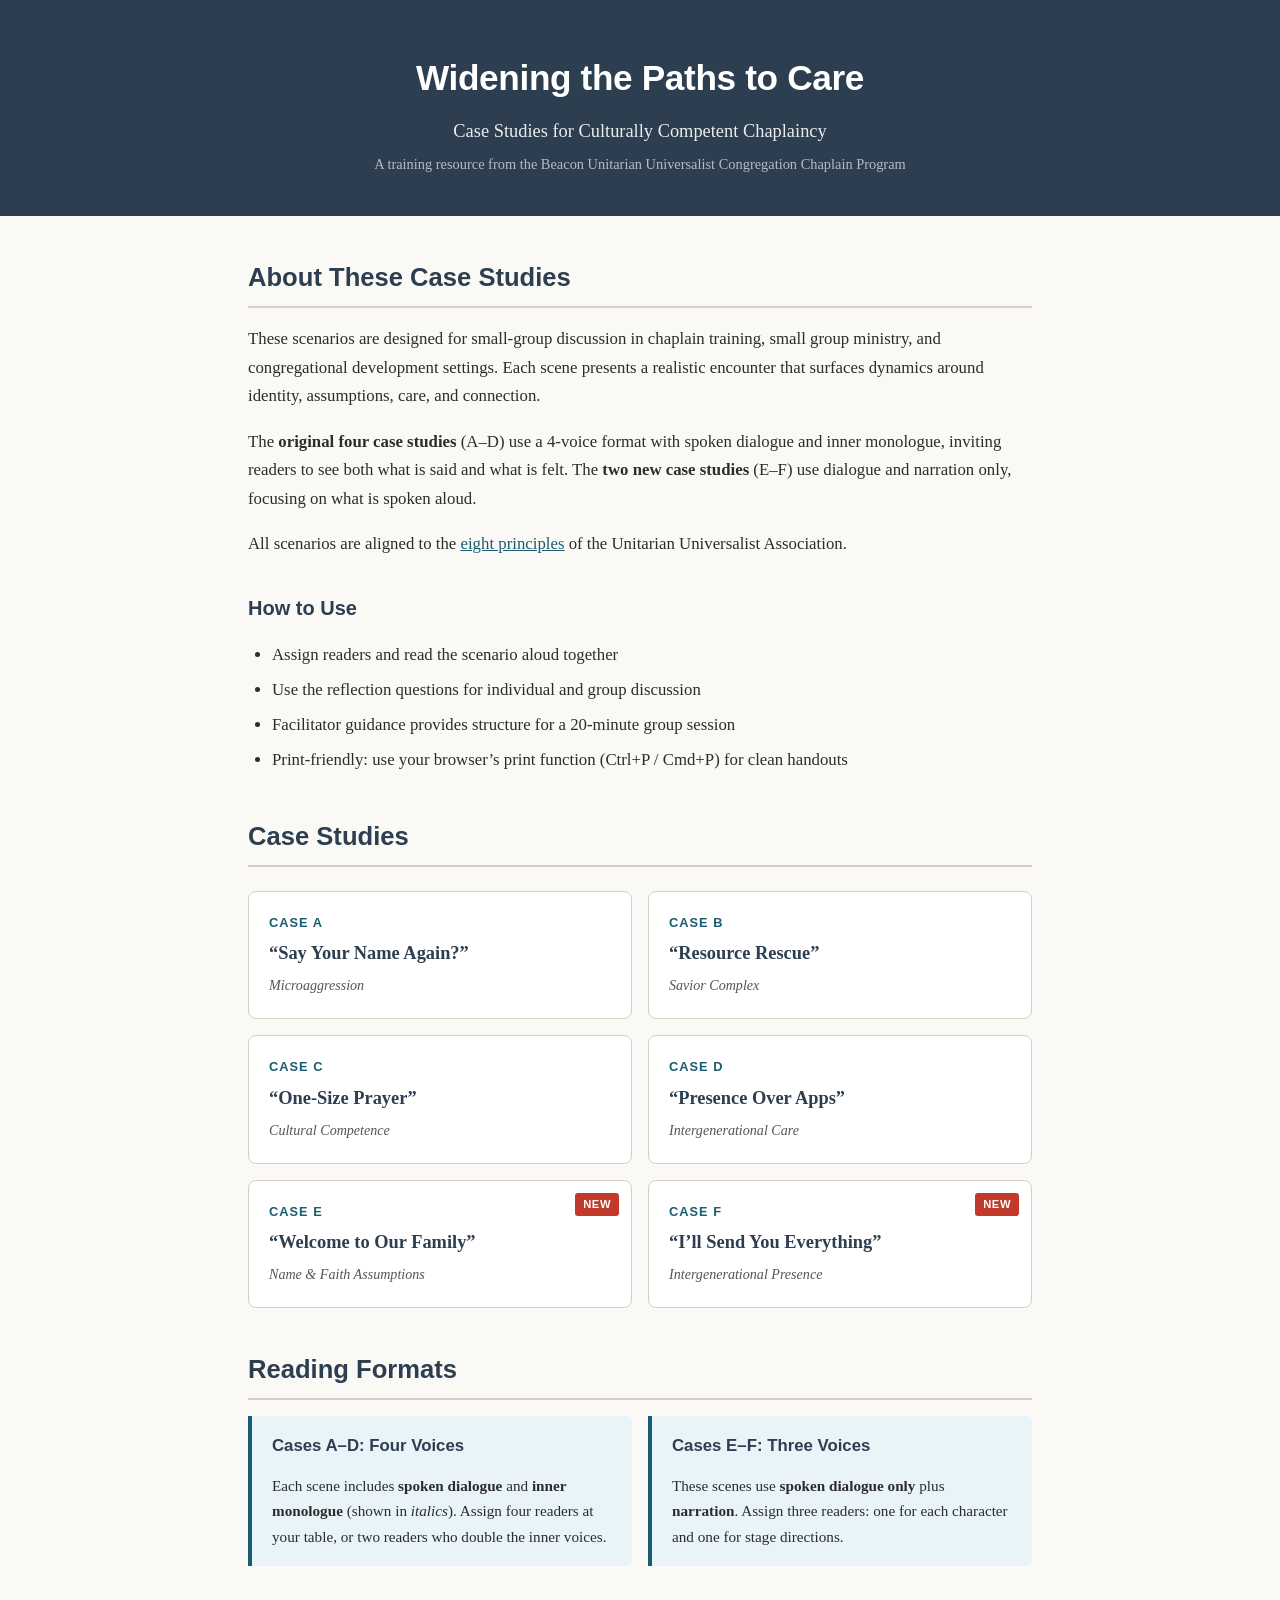
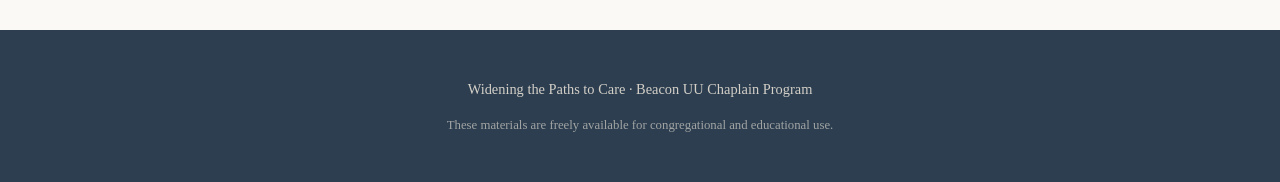
==== index.html @ 7339e687 "Initial site: 6 case studies for Widening the Paths to Care Static GitHub Pages site with all case s" ====
<!DOCTYPE html>
<html lang="en">
<head>
  <meta charset="UTF-8">
  <meta name="viewport" content="width=device-width, initial-scale=1.0">
  <title>Widening the Paths to Care</title>
  <link rel="stylesheet" href="style.css">
</head>
<body>
  <header class="site-header">
    <div class="container">
      <h1>Widening the Paths to Care</h1>
      <p class="subtitle">Case Studies for Culturally Competent Chaplaincy</p>
      <p class="tagline">A training resource from the Beacon Unitarian Universalist Congregation Chaplain Program</p>
    </div>
  </header>

  <main class="container">
    <section class="intro">
      <h2>About These Case Studies</h2>
      <p>These scenarios are designed for small-group discussion in chaplain training, small group ministry, and congregational development settings. Each scene presents a realistic encounter that surfaces dynamics around identity, assumptions, care, and connection.</p>
      <p>The <strong>original four case studies</strong> (A&ndash;D) use a 4-voice format with spoken dialogue and inner monologue, inviting readers to see both what is said and what is felt. The <strong>two new case studies</strong> (E&ndash;F) use dialogue and narration only, focusing on what is spoken aloud.</p>
      <p>All scenarios are aligned to the <a href="https://www.uua.org/beliefs/what-we-believe/principles" target="_blank" rel="noopener">eight principles</a> of the Unitarian Universalist Association.</p>

      <h3>How to Use</h3>
      <ul>
        <li>Assign readers and read the scenario aloud together</li>
        <li>Use the reflection questions for individual and group discussion</li>
        <li>Facilitator guidance provides structure for a 20-minute group session</li>
        <li>Print-friendly: use your browser&rsquo;s print function (Ctrl+P / Cmd+P) for clean handouts</li>
      </ul>
    </section>

    <nav class="case-nav" aria-label="Case studies">
      <h2>Case Studies</h2>
      <div class="card-grid">
        <a href="case-a.html" class="card">
          <span class="card-label">Case A</span>
          <span class="card-title">&ldquo;Say Your Name Again?&rdquo;</span>
          <span class="card-theme">Microaggression</span>
        </a>
        <a href="case-b.html" class="card">
          <span class="card-label">Case B</span>
          <span class="card-title">&ldquo;Resource Rescue&rdquo;</span>
          <span class="card-theme">Savior Complex</span>
        </a>
        <a href="case-c.html" class="card">
          <span class="card-label">Case C</span>
          <span class="card-title">&ldquo;One-Size Prayer&rdquo;</span>
          <span class="card-theme">Cultural Competence</span>
        </a>
        <a href="case-d.html" class="card">
          <span class="card-label">Case D</span>
          <span class="card-title">&ldquo;Presence Over Apps&rdquo;</span>
          <span class="card-theme">Intergenerational Care</span>
        </a>
        <a href="case-e.html" class="card card--new">
          <span class="card-badge">New</span>
          <span class="card-label">Case E</span>
          <span class="card-title">&ldquo;Welcome to Our Family&rdquo;</span>
          <span class="card-theme">Name &amp; Faith Assumptions</span>
        </a>
        <a href="case-f.html" class="card card--new">
          <span class="card-badge">New</span>
          <span class="card-label">Case F</span>
          <span class="card-title">&ldquo;I&rsquo;ll Send You Everything&rdquo;</span>
          <span class="card-theme">Intergenerational Presence</span>
        </a>
      </div>
    </nav>

    <section class="format-note">
      <h2>Reading Formats</h2>
      <div class="format-grid">
        <div class="format-box">
          <h3>Cases A&ndash;D: Four Voices</h3>
          <p>Each scene includes <strong>spoken dialogue</strong> and <strong>inner monologue</strong> (shown in <em>italics</em>). Assign four readers at your table, or two readers who double the inner voices.</p>
        </div>
        <div class="format-box">
          <h3>Cases E&ndash;F: Three Voices</h3>
          <p>These scenes use <strong>spoken dialogue only</strong> plus <strong>narration</strong>. Assign three readers: one for each character and one for stage directions.</p>
        </div>
      </div>
    </section>
  </main>

  <footer class="site-footer">
    <div class="container">
      <p>Widening the Paths to Care &middot; Beacon UU Chaplain Program</p>
      <p class="footer-note">These materials are freely available for congregational and educational use.</p>
    </div>
  </footer>
</body>
</html>
---- style.css ----
/* =========================================
   Widening the Paths to Care — Site Styles
   Accessible, responsive, print-friendly
   ========================================= */

:root {
  --color-bg: #faf9f6;
  --color-text: #2c2c2c;
  --color-heading: #2c3e50;
  --color-accent: #1a5c71;
  --color-accent-light: #e8f4f8;
  --color-narration: #555;
  --color-inner: #6b4c8a;
  --color-border: #d4d0c8;
  --color-card-bg: #fff;
  --color-card-hover: #f0ede6;
  --color-footer-bg: #2c3e50;
  --color-footer-text: #d4d0c8;
  --color-badge: #c0392b;
  --font-body: 'Georgia', 'Times New Roman', serif;
  --font-heading: 'Calibri', 'Segoe UI', 'Helvetica Neue', sans-serif;
  --max-width: 52rem;
}

/* Reset & base */
*, *::before, *::after { box-sizing: border-box; }

body {
  margin: 0;
  padding: 0;
  font-family: var(--font-body);
  font-size: 1.05rem;
  line-height: 1.7;
  color: var(--color-text);
  background: var(--color-bg);
}

.container {
  max-width: var(--max-width);
  margin: 0 auto;
  padding: 0 1.5rem;
}

/* Header */
.site-header {
  background: var(--color-heading);
  color: #fff;
  padding: 3rem 0 2.5rem;
  text-align: center;
}
.site-header h1 {
  font-family: var(--font-heading);
  font-size: 2.2rem;
  margin: 0 0 0.5rem;
  font-weight: 700;
  letter-spacing: -0.01em;
}
.site-header .subtitle {
  font-size: 1.15rem;
  opacity: 0.9;
  margin: 0 0 0.3rem;
}
.site-header .tagline {
  font-size: 0.9rem;
  opacity: 0.65;
  margin: 0;
}

/* Navigation back link on sub-pages */
.back-link {
  display: inline-block;
  margin: 1.5rem 0 0.5rem;
  color: var(--color-accent);
  text-decoration: none;
  font-family: var(--font-heading);
  font-size: 0.95rem;
}
.back-link:hover { text-decoration: underline; }

/* Headings */
h2 {
  font-family: var(--font-heading);
  color: var(--color-heading);
  font-size: 1.6rem;
  margin: 2.5rem 0 1rem;
  border-bottom: 2px solid var(--color-border);
  padding-bottom: 0.4rem;
}
h3 {
  font-family: var(--font-heading);
  color: var(--color-heading);
  font-size: 1.25rem;
  margin: 2rem 0 0.75rem;
}

/* Intro */
.intro { margin-top: 2rem; }
.intro ul {
  padding-left: 1.5rem;
}
.intro li {
  margin-bottom: 0.4rem;
}

/* Card grid for case study nav */
.card-grid {
  display: grid;
  grid-template-columns: repeat(auto-fill, minmax(16rem, 1fr));
  gap: 1rem;
  margin: 1.5rem 0;
}
.card {
  display: flex;
  flex-direction: column;
  background: var(--color-card-bg);
  border: 1px solid var(--color-border);
  border-radius: 8px;
  padding: 1.25rem;
  text-decoration: none;
  color: var(--color-text);
  transition: background 0.15s, box-shadow 0.15s;
  position: relative;
}
.card:hover, .card:focus {
  background: var(--color-card-hover);
  box-shadow: 0 2px 8px rgba(0,0,0,0.08);
}
.card-label {
  font-family: var(--font-heading);
  font-size: 0.8rem;
  text-transform: uppercase;
  letter-spacing: 0.08em;
  color: var(--color-accent);
  font-weight: 700;
}
.card-title {
  font-size: 1.15rem;
  font-weight: 600;
  margin: 0.3rem 0;
  color: var(--color-heading);
}
.card-theme {
  font-size: 0.88rem;
  color: var(--color-narration);
  font-style: italic;
}
.card-badge {
  position: absolute;
  top: 0.75rem;
  right: 0.75rem;
  background: var(--color-badge);
  color: #fff;
  font-family: var(--font-heading);
  font-size: 0.7rem;
  font-weight: 700;
  text-transform: uppercase;
  letter-spacing: 0.05em;
  padding: 0.15rem 0.5rem;
  border-radius: 3px;
}

/* Format note boxes */
.format-grid {
  display: grid;
  grid-template-columns: 1fr 1fr;
  gap: 1rem;
  margin: 1rem 0;
}
.format-box {
  background: var(--color-accent-light);
  border-left: 4px solid var(--color-accent);
  padding: 1rem 1.25rem;
  border-radius: 0 6px 6px 0;
}
.format-box h3 {
  margin-top: 0;
  font-size: 1.05rem;
}
.format-box p { margin: 0.5rem 0 0; font-size: 0.95rem; }

@media (max-width: 600px) {
  .format-grid { grid-template-columns: 1fr; }
}

/* =========================================
   Case study page styles
   ========================================= */

/* Characters list */
.characters {
  background: var(--color-accent-light);
  border-radius: 6px;
  padding: 1rem 1.25rem;
  margin: 1rem 0 1.5rem;
}
.characters p { margin: 0.3rem 0; }
.characters strong { color: var(--color-accent); }

/* Narration (stage directions) */
.narration {
  font-style: italic;
  color: var(--color-narration);
  margin: 1rem 0;
  padding-left: 1.25rem;
  border-left: 3px solid var(--color-border);
}

/* Dialogue line */
.line {
  margin: 0.8rem 0;
  padding-left: 2rem;
}
.line .speaker {
  font-weight: 700;
  color: var(--color-accent);
  font-family: var(--font-heading);
}
.line .direction {
  font-style: italic;
  color: #888;
}

/* Inner monologue (Cases A-D) */
.line--inner {
  margin: 0.3rem 0 0.8rem;
  padding-left: 3.5rem;
}
.line--inner .speaker {
  font-weight: 700;
  color: var(--color-inner);
  font-family: var(--font-heading);
}
.line--inner .thought {
  font-style: italic;
  color: var(--color-inner);
}

/* Discussion prompts / questions */
.questions ol {
  padding-left: 1.5rem;
}
.questions li {
  margin-bottom: 0.75rem;
}
.questions .q-label {
  font-weight: 700;
  font-family: var(--font-heading);
  color: var(--color-accent);
}

/* Discussion prompts (original A-D style) */
.prompts ul {
  padding-left: 1.5rem;
}
.prompts li { margin-bottom: 0.5rem; }

/* Facilitator guidance */
.guidance {
  margin-top: 2rem;
}
.time-block {
  margin: 1.25rem 0;
}
.time-block h4 {
  font-family: var(--font-heading);
  color: var(--color-accent);
  font-size: 1rem;
  margin: 0 0 0.4rem;
}

/* Tables */
.choices-table {
  width: 100%;
  border-collapse: collapse;
  margin: 1rem 0 1.5rem;
  font-size: 0.95rem;
}
.choices-table th {
  background: var(--color-accent);
  color: #fff;
  font-family: var(--font-heading);
  padding: 0.6rem 0.8rem;
  text-align: left;
}
.choices-table td {
  padding: 0.6rem 0.8rem;
  border-bottom: 1px solid var(--color-border);
  vertical-align: top;
}
.choices-table tr:nth-child(even) td {
  background: var(--color-accent-light);
}

/* Principles */
.principles {
  margin: 1.5rem 0;
}
.principle {
  margin: 0.75rem 0;
  padding-left: 1rem;
  border-left: 3px solid var(--color-accent);
}
.principle strong {
  font-family: var(--font-heading);
  color: var(--color-accent);
}

/* Footer */
.site-footer {
  background: var(--color-footer-bg);
  color: var(--color-footer-text);
  text-align: center;
  padding: 2rem 0;
  margin-top: 4rem;
  font-size: 0.9rem;
}
.footer-note {
  opacity: 0.7;
  font-size: 0.8rem;
}

/* Links */
a { color: var(--color-accent); }
a:hover { color: var(--color-heading); }

/* =========================================
   Print styles
   ========================================= */
@media print {
  .site-header { background: none; color: var(--color-heading); padding: 1rem 0; }
  .site-footer, .back-link, .card-grid, .case-nav { display: none; }
  body { font-size: 10pt; line-height: 1.5; }
  .container { max-width: 100%; padding: 0; }
  .narration { border-left-color: #999; }
  .line { padding-left: 1.5rem; }
  .line--inner { padding-left: 2.5rem; }
  .choices-table th { background: #ccc; color: #000; }
  h2 { page-break-after: avoid; }
  .characters, .format-box { background: #f0f0f0; }
}

/* =========================================
   Responsive
   ========================================= */
@media (max-width: 600px) {
  .site-header h1 { font-size: 1.6rem; }
  .card-grid { grid-template-columns: 1fr; }
  .line { padding-left: 1rem; }
  .line--inner { padding-left: 2rem; }
  h2 { font-size: 1.35rem; }
}
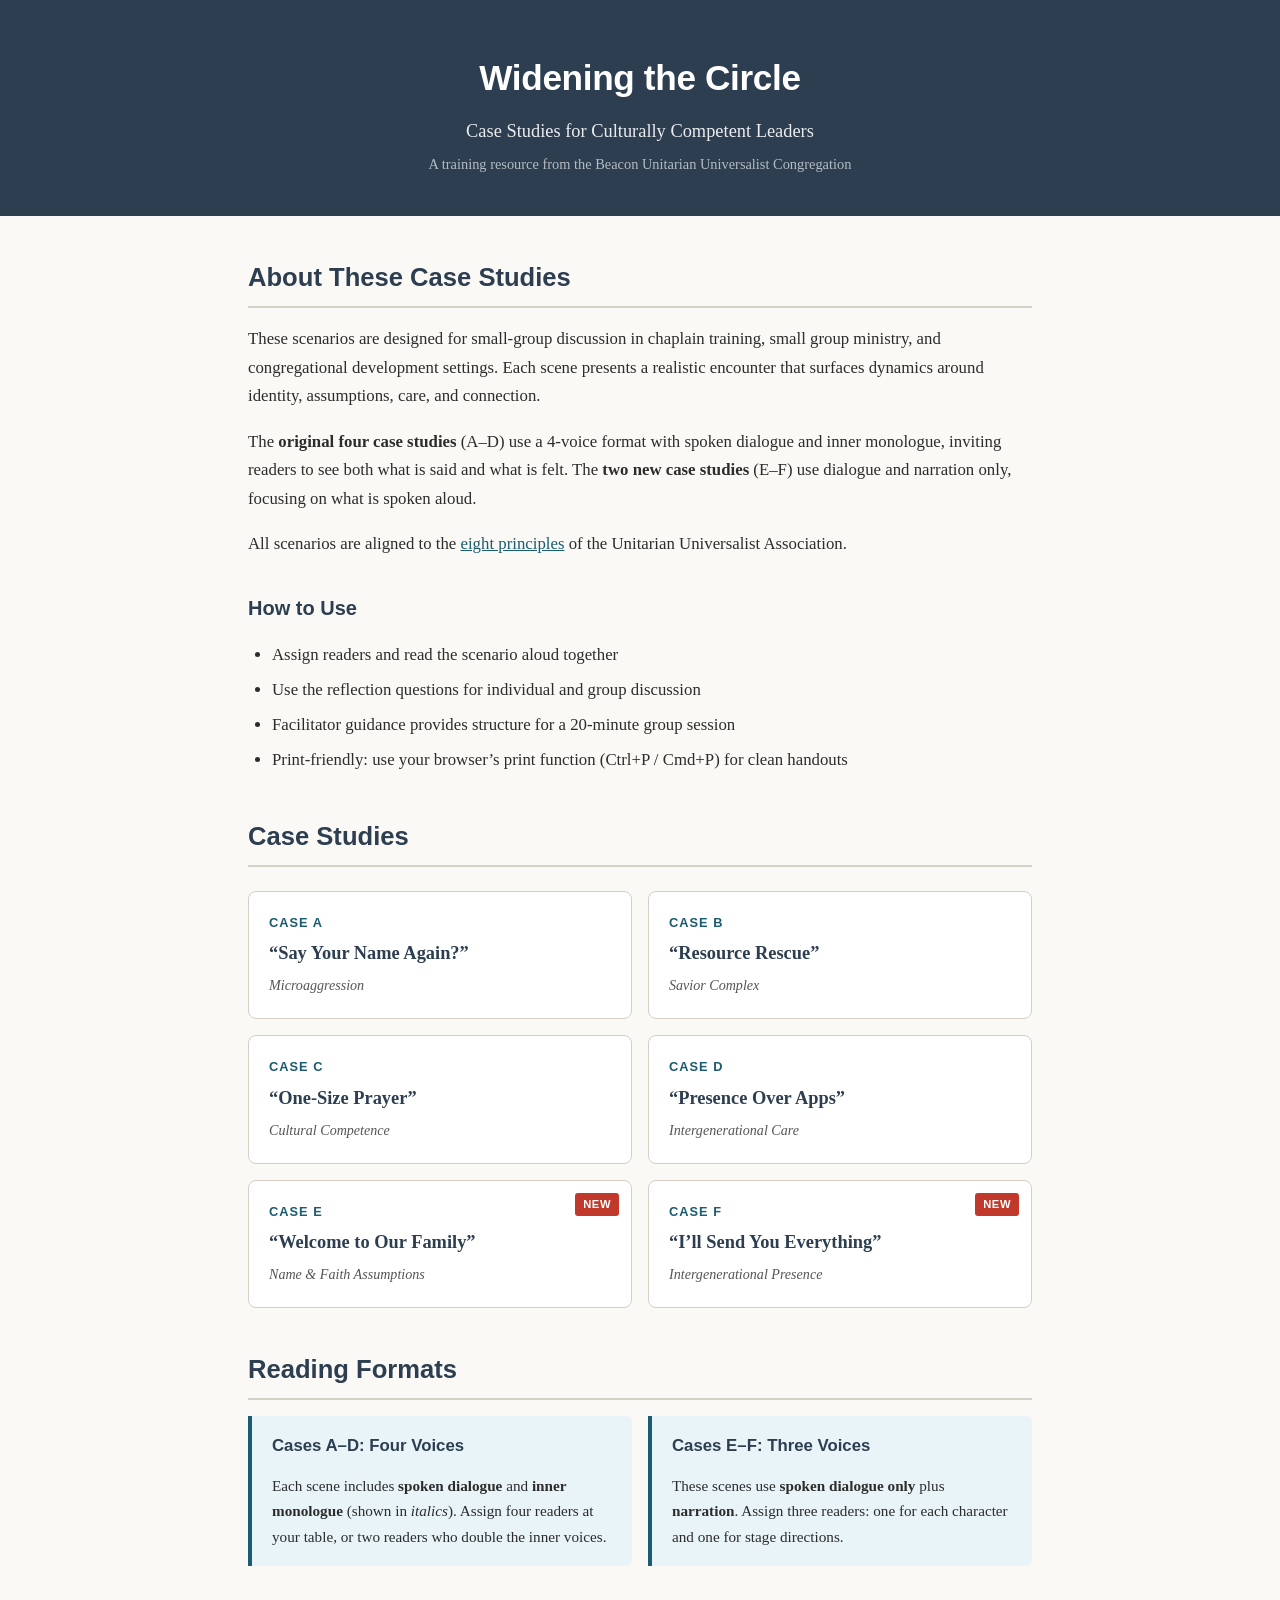
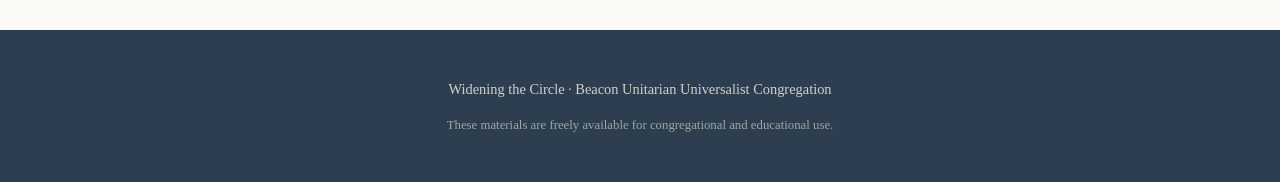
==== commit eed577a3: "Rebrand to Widening the Circle - Rename from "Widening the Paths to Care" to "Widening the Circle" -" ====
--- a/index.html
+++ b/index.html
@@ -3,15 +3,15 @@
 <head>
   <meta charset="UTF-8">
   <meta name="viewport" content="width=device-width, initial-scale=1.0">
-  <title>Widening the Paths to Care</title>
+  <title>Widening the Circle</title>
   <link rel="stylesheet" href="style.css">
 </head>
 <body>
   <header class="site-header">
     <div class="container">
-      <h1>Widening the Paths to Care</h1>
-      <p class="subtitle">Case Studies for Culturally Competent Chaplaincy</p>
-      <p class="tagline">A training resource from the Beacon Unitarian Universalist Congregation Chaplain Program</p>
+      <h1>Widening the Circle</h1>
+      <p class="subtitle">Case Studies for Culturally Competent Leaders</p>
+      <p class="tagline">A training resource from the Beacon Unitarian Universalist Congregation</p>
     </div>
   </header>
 
@@ -86,7 +86,7 @@
 
   <footer class="site-footer">
     <div class="container">
-      <p>Widening the Paths to Care &middot; Beacon UU Chaplain Program</p>
+      <p>Widening the Circle &middot; Beacon Unitarian Universalist Congregation</p>
       <p class="footer-note">These materials are freely available for congregational and educational use.</p>
     </div>
   </footer>
--- a/style.css
+++ b/style.css
@@ -1,5 +1,5 @@
 /* =========================================
-   Widening the Paths to Care — Site Styles
+   Widening the Circle — Site Styles
    Accessible, responsive, print-friendly
    ========================================= */
 
